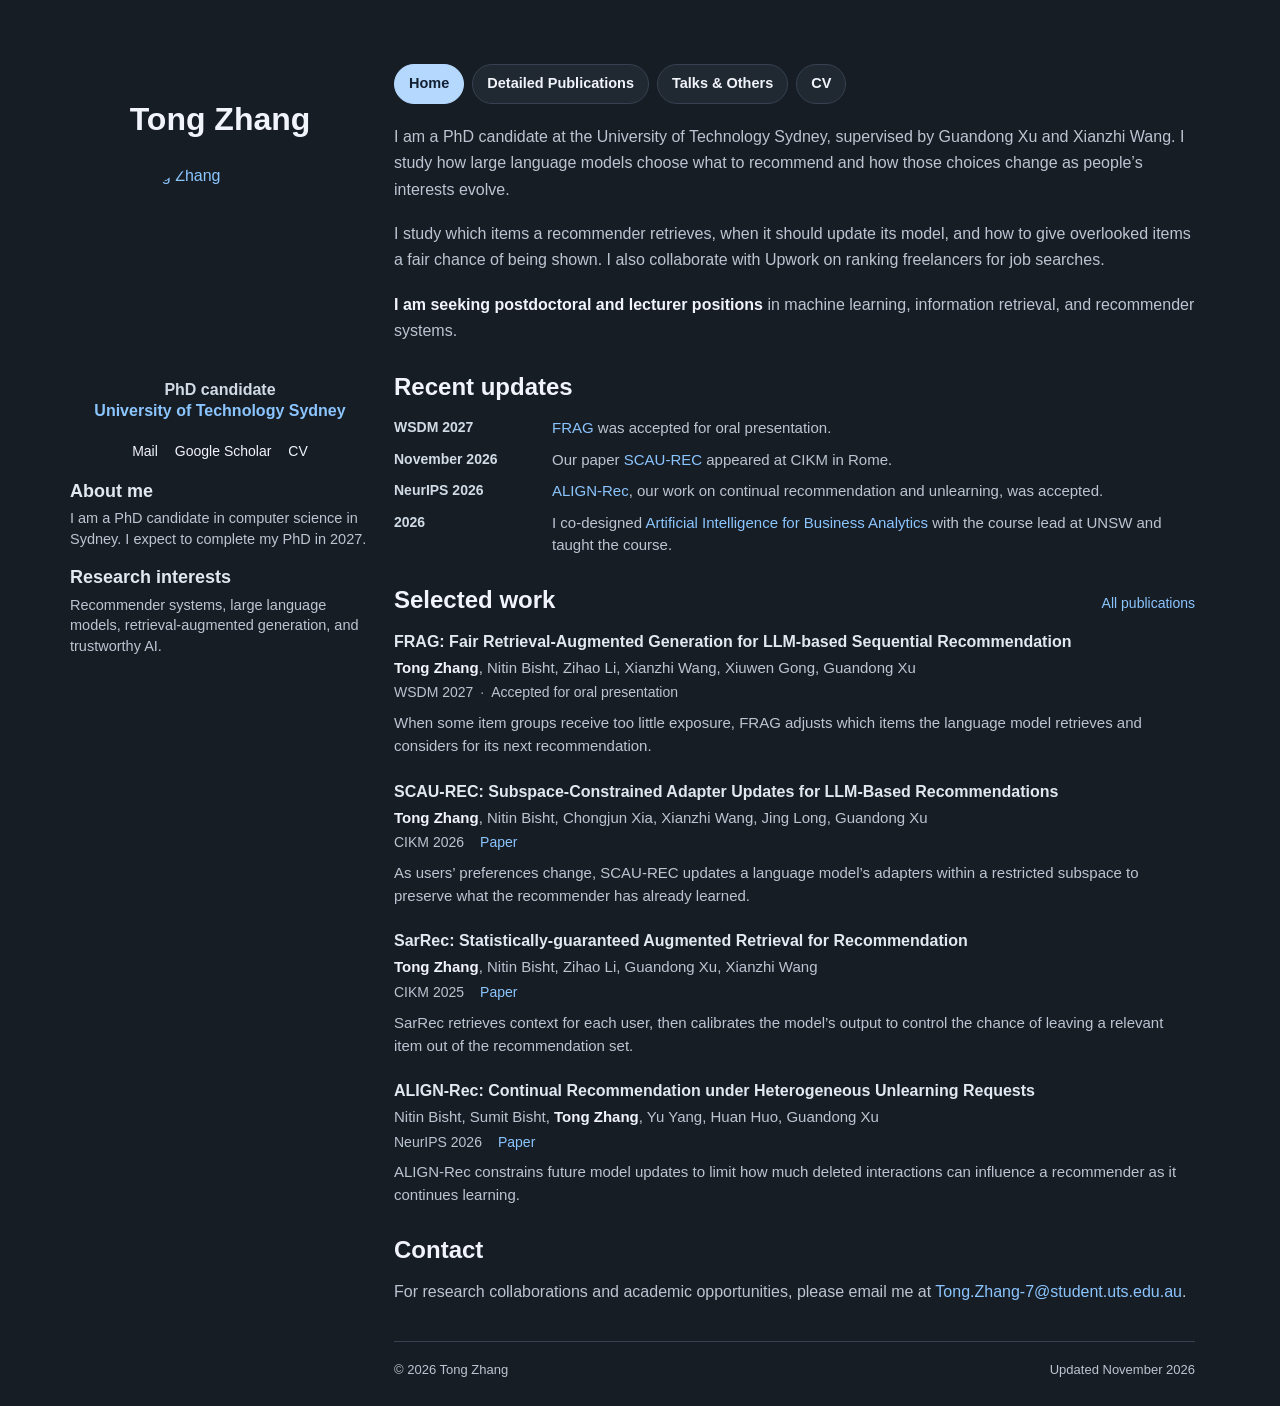
==== index.html @ 7e2a7140 "Publish Tong Zhang’s academic website" ====
<!doctype html>
<html lang="en"><head><meta charset="utf-8"><meta name="viewport" content="width=device-width, initial-scale=1"><meta name="theme-color" content="#171d25"><meta name="description" content="Tong Zhang is a PhD candidate at the University of Technology Sydney studying recommender systems, large language models, and retrieval-augmented generation."><meta property="og:title" content="Home · Tong Zhang"><meta property="og:type" content="website"><meta property="og:description" content="Tong Zhang is a PhD candidate at the University of Technology Sydney studying recommender systems, large language models, and retrieval-augmented generation."><title>Home · Tong Zhang</title><link rel="stylesheet" href="style.css"></head>
<body><a class="skip-link" href="#main">Skip to content</a><div class="site-shell"><aside class="profile" aria-label="Profile">
        <a class="profile-name" href="index.html">Tong Zhang</a>
        <a class="portrait-link" href="https://scholar.google.com/citations?user=oyGxDycAAAAJ&amp;hl=en" aria-label="Tong Zhang on Google Scholar"><img class="portrait" src="assets/tong-zhang.jpg" alt="Tong Zhang" width="200" height="200"></a>
        <div class="profile-details"><p class="profile-role">PhD candidate<br><a href="https://www.uts.edu.au/">University of Technology Sydney</a></p>
        <div class="profile-links"><a href="mailto:Tong.Zhang-7@student.uts.edu.au">Mail</a><a href="https://scholar.google.com/citations?user=oyGxDycAAAAJ&amp;hl=en">Google Scholar</a><a href="assets/Tong_Zhang_Academic_CV.pdf">CV</a></div>
        <div class="profile-block"><h2>About me</h2><p>I am a PhD candidate in computer science in Sydney. I expect to complete my PhD in 2027.</p></div>
        <div class="profile-block"><h2>Research interests</h2><p>Recommender systems, large language models, retrieval-augmented generation, and trustworthy AI.</p></div></div></aside><div class="content-column"><nav class="top-nav" aria-label="Main navigation"><a href="index.html" aria-current="page">Home</a><a href="publications.html">Detailed Publications</a><a href="talks.html">Talks &amp; Others</a><a href="cv.html">CV</a></nav><main id="main" tabindex="-1" class="index-page"><h1 class="sr-only">Tong Zhang</h1><div class="introduction"><p>I am a PhD candidate at the University of Technology Sydney, supervised by Guandong Xu and Xianzhi Wang. I study how large language models choose what to recommend and how those choices change as people’s interests evolve.</p><p class="research-profile">I study which items a recommender retrieves, when it should update its model, and how to give overlooked items a fair chance of being shown. I also collaborate with Upwork on ranking freelancers for job searches.</p><p><strong>I am seeking postdoctoral and lecturer positions</strong> in machine learning, information retrieval, and recommender systems.</p></div><section><div class="section-heading"><h2>Recent updates</h2></div><ul class="news-list"><li><span class="news-date">WSDM 2027</span><span><a href="publications.html#paper-frag">FRAG</a> was accepted for oral presentation.</span></li><li><span class="news-date">November 2026</span><span>Our paper <a href="publications.html#paper-scau">SCAU-REC</a> appeared at CIKM in Rome.</span></li><li><span class="news-date">NeurIPS 2026</span><span><a href="publications.html#paper-align">ALIGN-Rec</a>, our work on continual recommendation and unlearning, was accepted.</span></li><li><span class="news-date">2026</span><span>I co-designed <a href="talks.html#teaching">Artificial Intelligence for Business Analytics</a> with the course lead at UNSW and taught the course.</span></li></ul></section><section><div class="section-heading"><h2>Selected work</h2><a class="section-link" href="publications.html">All publications</a></div><article class="publication" id="paper-frag"><h3>FRAG: Fair Retrieval-Augmented Generation for LLM-based Sequential Recommendation</h3><p class="authors"><strong>Tong Zhang</strong>, Nitin Bisht, Zihao Li, Xianzhi Wang, Xiuwen Gong, Guandong Xu</p><p class="paper-meta"><span>WSDM 2027<span class="meta-separator">·</span><span>Accepted for oral presentation</span></span></p><p class=paper-summary>When some item groups receive too little exposure, FRAG adjusts which items the language model retrieves and considers for its next recommendation.</p></article><article class="publication" id="paper-scau"><h3>SCAU-REC: Subspace-Constrained Adapter Updates for LLM-Based Recommendations</h3><p class="authors"><strong>Tong Zhang</strong>, Nitin Bisht, Chongjun Xia, Xianzhi Wang, Jing Long, Guandong Xu</p><p class="paper-meta"><span>CIKM 2026</span><span class="paper-links"><a href="https://doi.org/10.1145/3799682.3840953">Paper</a></span></p><p class=paper-summary>As users’ preferences change, SCAU-REC updates a language model’s adapters within a restricted subspace to preserve what the recommender has already learned.</p></article><article class="publication" id="paper-sarrec"><h3>SarRec: Statistically-guaranteed Augmented Retrieval for Recommendation</h3><p class="authors"><strong>Tong Zhang</strong>, Nitin Bisht, Zihao Li, Guandong Xu, Xianzhi Wang</p><p class="paper-meta"><span>CIKM 2025</span><span class="paper-links"><a href="https://doi.org/10.1145/3746252.3761054">Paper</a></span></p><p class=paper-summary>SarRec retrieves context for each user, then calibrates the model’s output to control the chance of leaving a relevant item out of the recommendation set.</p></article><article class="publication" id="paper-align"><h3>ALIGN-Rec: Continual Recommendation under Heterogeneous Unlearning Requests</h3><p class="authors">Nitin Bisht, Sumit Bisht, <strong>Tong Zhang</strong>, Yu Yang, Huan Huo, Guandong Xu</p><p class="paper-meta"><span>NeurIPS 2026</span><span class="paper-links"><a href="https://openreview.net/forum?id=L8dS5AKSwG">Paper</a></span></p><p class=paper-summary>ALIGN-Rec constrains future model updates to limit how much deleted interactions can influence a recommender as it continues learning.</p></article></section><section><div class="section-heading"><h2>Contact</h2></div><p>For research collaborations and academic opportunities, please email me at <a href="mailto:Tong.Zhang-7@student.uts.edu.au">Tong.Zhang-7@student.uts.edu.au</a>.</p></section></main><footer class="site-footer"><span>© 2026 Tong Zhang</span><span>Updated November 2026</span></footer></div></div></body></html>
---- style.css ----
@charset "UTF-8";
@font-face{font-family:"Noto Sans";src:url("assets/NotoSans-Regular.ttf") format("truetype");font-style:normal;font-weight:400;font-display:swap}
@font-face{font-family:"Noto Sans";src:url("assets/NotoSans-Bold.ttf") format("truetype");font-style:normal;font-weight:700;font-display:swap}
:root{--ink:#f1f4fa;--heading:#f1f4fa;--text:#bbc5d1;--link:#8bc5ff;--line:#364251}
*{box-sizing:border-box}
html{scroll-behavior:smooth;scroll-padding-top:24px;scrollbar-gutter:stable}
body{margin:0;background:#171d25;color:var(--text);font:400 16px/1.55 "Noto Sans","Helvetica Neue",Arial,sans-serif;overflow-y:scroll}
a{color:var(--link);text-decoration:none;text-underline-offset:3px}
a:hover{text-decoration:underline;color:#afd7ff}
button,input{font:inherit}
button{cursor:pointer}
a:focus-visible,button:focus-visible,input:focus-visible{outline:2px solid var(--link);outline-offset:4px}
p{margin:0 0 18px}
h1,h2,h3{line-height:1.25;color:var(--heading);font-weight:700}
h1{font-size:2rem;margin:0 0 20px;color:var(--ink)}
h2{font-size:1.5rem;margin:0 0 14px}
h3{font-size:1.125rem;margin:0 0 8px;color:#e2e8ef}
strong{font-weight:700;color:var(--ink)}
sup{font-size:.75em;line-height:0}
[hidden]{display:none!important}
.site-shell{width:calc(100% - 140px);max-width:1280px;margin:60px auto 0;display:grid;grid-template-columns:300px minmax(0,1fr);gap:24px;align-items:start}
.profile{position:sticky;top:22px;padding-top:40px;max-height:calc(100vh - 32px);overflow-y:auto;scrollbar-width:none}
.profile::-webkit-scrollbar{display:none}
.profile-name{font-size:2rem;font-weight:700;color:var(--ink);line-height:1.2;display:block;text-align:center;margin:0 0 26px}
.profile-name:hover{text-decoration:none;color:var(--ink)}
.portrait-link{display:block;width:200px;margin:0 auto 16px}
.portrait{width:200px;height:200px;display:block;object-fit:cover;border-radius:50%}
.profile-role{text-align:center;font-size:1rem;line-height:1.3;font-weight:700;color:#d0dbe6;margin-bottom:13px}
.profile-role a{color:var(--link)}
.profile-links{display:flex;justify-content:center;flex-wrap:wrap;gap:8px 17px;font-size:.875rem;margin:19px 0 17px}
.profile-links a{color:var(--ink)}
.profile-block h2{font-size:1.125rem;color:#e2e8ef;margin:17px 0 6px}
.profile-block p{font-size:.90625rem;line-height:1.42;margin:0 0 15px}
.top-nav{display:flex;flex-wrap:wrap;align-items:center;gap:8px;margin:4px 0 20px}
.top-nav a{font-size:.90625rem;font-weight:700;color:var(--ink);padding:8px 14px;border:1px solid var(--line);border-radius:999px;line-height:1.5;background:#202831}
.top-nav a:hover{color:var(--link);border-color:var(--link);text-decoration:none}
.top-nav a[aria-current=page]{color:#142033;background:#b4d8ff;border-color:#b4d8ff}
.page-header{margin-bottom:21px}
.page-intro{font-size:1rem;line-height:1.65;margin-bottom:22px}
.introduction{line-height:1.65;margin-top:10px}
.research-profile{line-height:1.65}
section{margin:28px 0 0}
.section-heading{display:flex;align-items:baseline;justify-content:space-between;gap:16px;margin-bottom:15px}
.section-heading h2{margin:0}
.section-link{font-size:.875rem;white-space:nowrap}
.section-note{font-size:.9375rem;margin:-4px 0 18px}
.news-list{list-style:none;padding:0;margin:0}
.news-list li{display:grid;grid-template-columns:9rem minmax(0,1fr);gap:14px;margin-bottom:9px;font-size:.9375rem;line-height:1.5}
.news-date{color:#d0dbe6;white-space:nowrap;font-weight:700;font-size:.875rem}
.publication{padding:0;margin:0 0 22px;scroll-margin-top:24px}
.publication:last-child{margin-bottom:0}
.publication h3{font-size:1rem;line-height:1.5;margin-bottom:3px;color:#e1e8f1}
.authors{font-size:.9375rem;line-height:1.5;margin-bottom:3px}
.paper-meta{font-size:.875rem;display:flex;align-items:baseline;flex-wrap:wrap;gap:3px 16px;margin-bottom:0}
.meta-separator{padding:0 7px;color:#9ca9b9}
.paper-links{display:inline-flex;gap:12px}
.paper-summary{font-size:.9375rem;line-height:1.55;margin:7px 0 0}
.publication-tools{padding:0;margin:0 0 28px}
.publication-jumps{display:flex;flex-wrap:wrap;gap:7px 22px;margin-bottom:17px;font-size:.9375rem}
.publication-tools label{display:block;font-size:.875rem;font-weight:700;margin-bottom:5px}
.search-row{display:flex;gap:10px;align-items:center;max-width:600px}
.search-row input{width:100%;min-width:0;padding:8px 11px;border:1px solid #465565;border-radius:4px;background:#171d25;color:#e1e8f1}
.search-row input::placeholder{color:#a3b0bf}
.search-row button{border:1px solid #465565;border-radius:4px;background:#171d25;color:#e1e8f1;padding:8px 13px}
.search-status{font-size:.875rem;margin:6px 0 0}
.search-status:empty{display:none}
.equal-note{font-size:.875rem;margin-top:22px}
.empty-results{padding:22px 0}
.record{margin-bottom:22px}
.record-heading{display:flex;align-items:baseline;justify-content:space-between;gap:15px}
.record-date{font-size:.875rem;white-space:nowrap}
.record-date:empty{display:none}
.record-heading h3{font-size:1rem;color:#e1e8f1}
.institution{font-size:.9375rem;margin-bottom:5px}
.record p:last-child{margin-bottom:0}
.record>p:not(.institution){font-size:.9375rem}
.section-card{border:1px solid var(--line);border-radius:10px;padding:13px 15px;margin:0 0 22px;background:#171d25}
.section-card h2{margin:0 0 10px}
.activity-list{padding-left:18px;margin:0;line-height:1.55;font-size:.9375rem}
.activity-list li{margin-bottom:6px}
.activity-list li:last-child{margin-bottom:0}
.subsection+.subsection{border-top:1px dashed var(--line);padding-top:12px;margin-top:14px}
.subsection h3{margin:0 0 7px}
.activity-context{font-size:.9375rem;line-height:1.5;margin-bottom:9px}
.activity-list+.activity-context{margin:9px 0 0}
.cv-downloads{padding-bottom:6px;margin-bottom:24px}
.primary-link{display:inline-block;border:1px solid var(--line);color:#edf2f9;padding:8px 14px;border-radius:999px;font-size:.9375rem;font-weight:700}
.primary-link:hover{text-decoration:none;border-color:var(--link)}


.cv-page .section-heading{border-bottom:1px solid var(--line);padding-bottom:7px}
.cv-page section{margin-top:27px}
.cv-page .publication{margin-bottom:16px}
.compact-list{padding-left:20px;margin:0}
.compact-list li{margin-bottom:7px;font-size:.9375rem}
.skills-list{margin:0}
.skills-list>div{display:grid;grid-template-columns:135px 1fr;gap:17px;margin-bottom:9px;font-size:.9375rem}
dt{font-weight:700;color:#e1e8f1}
dd{margin:0}
.contact-section p{font-size:.9375rem;overflow-wrap:anywhere}
.site-footer{border-top:1px solid var(--line);margin-top:36px;padding:18px 0 26px;display:flex;justify-content:space-between;gap:14px;flex-wrap:wrap;font-size:.8125rem}
.sr-only{position:absolute;width:1px;height:1px;padding:0;margin:-1px;overflow:hidden;clip:rect(0,0,0,0);white-space:nowrap;border:0}
.skip-link{position:fixed;left:20px;top:-100px;background:#f1f4fa;padding:10px 18px;color:#171d25;z-index:10}
.skip-link:focus{top:12px}
@media(max-width:1050px){.site-shell{width:calc(100% - 70px);grid-template-columns:270px minmax(0,1fr);gap:25px}.profile-name{font-size:1.8rem}.top-nav a{padding:7px 12px}.record-heading{flex-wrap:wrap;gap:2px}}
@media(max-width:800px){.site-shell{display:block;width:calc(100% - 40px);margin-top:28px}.profile{position:static;max-height:none;overflow:visible;padding:0 0 22px;margin-bottom:22px;border-bottom:1px solid var(--line);display:grid;grid-template-columns:110px 1fr;column-gap:20px}.profile-name{grid-column:1/-1;text-align:left;margin-bottom:18px;font-size:1.9rem}.portrait-link{width:110px;margin:0}.portrait{width:110px;height:110px}.profile-role{text-align:left;font-size:.9375rem;line-height:1.4;margin-bottom:11px}.profile-links{justify-content:flex-start;font-size:.875rem;margin:14px 0 0}.profile-block{display:none}.top-nav{gap:7px;margin:0 0 24px}.top-nav a{font-size:.875rem;padding:7px 12px}.page-header{margin-bottom:20px}h1{font-size:1.8rem}.news-list li{grid-template-columns:9rem minmax(0,1fr);gap:10px}.section-heading{gap:10px}h2{font-size:1.4rem}.record-heading{display:block}.record-date{display:block;margin:-3px 0 5px}.skills-list>div{grid-template-columns:1fr;gap:2px}.section-card{padding:13px}.activity-list{font-size:.9375rem}.site-footer{margin-top:28px}.publication h3{font-size:1rem}}
@media(max-width:390px){.profile{grid-template-columns:90px 1fr;gap:15px}.portrait-link,.portrait{width:90px;height:90px}.top-nav a{font-size:.875rem;padding:7px 10px}.news-list li{grid-template-columns:1fr;gap:1px}.section-link{white-space:normal}}
@media(prefers-reduced-motion:reduce){html{scroll-behavior:auto}}

:root{color-scheme:dark}
.meetup-photos{display:grid;grid-template-columns:repeat(2,minmax(0,1fr));gap:14px;margin:18px 0 2px}
.meetup-photos img{display:block;width:100%;height:auto;border-radius:5px}
.meetup-photos figure{margin:0}
.meetup-photos figcaption{font-size:.825rem;color:var(--text);margin-top:6px}
@media(max-width:560px){.meetup-photos{grid-template-columns:1fr}}
@media print{body{font-size:10pt;color:#444}.site-shell{display:block;width:100%;margin:0}.profile,.top-nav,.cv-downloads,.publication-tools,.site-footer,.skip-link{display:none}main{width:100%}h1{font-size:22pt}h2{font-size:14pt}h3{font-size:11pt}.publication,.record{break-inside:avoid}a{color:#111}section{margin-top:16pt}.paper-links{display:none}.publication h3{font-size:11pt}.authors,.paper-meta,.paper-summary{font-size:9.5pt}}


@media print{:root{--ink:#111;--text:#333;--heading:#111;--link:#111;--line:#bbb;color-scheme:light}body,main,.section-card{background:#fff}h3,.publication h3,.record-heading h3,dt,.news-date{color:#222}}.portrait{object-position:center 16%}
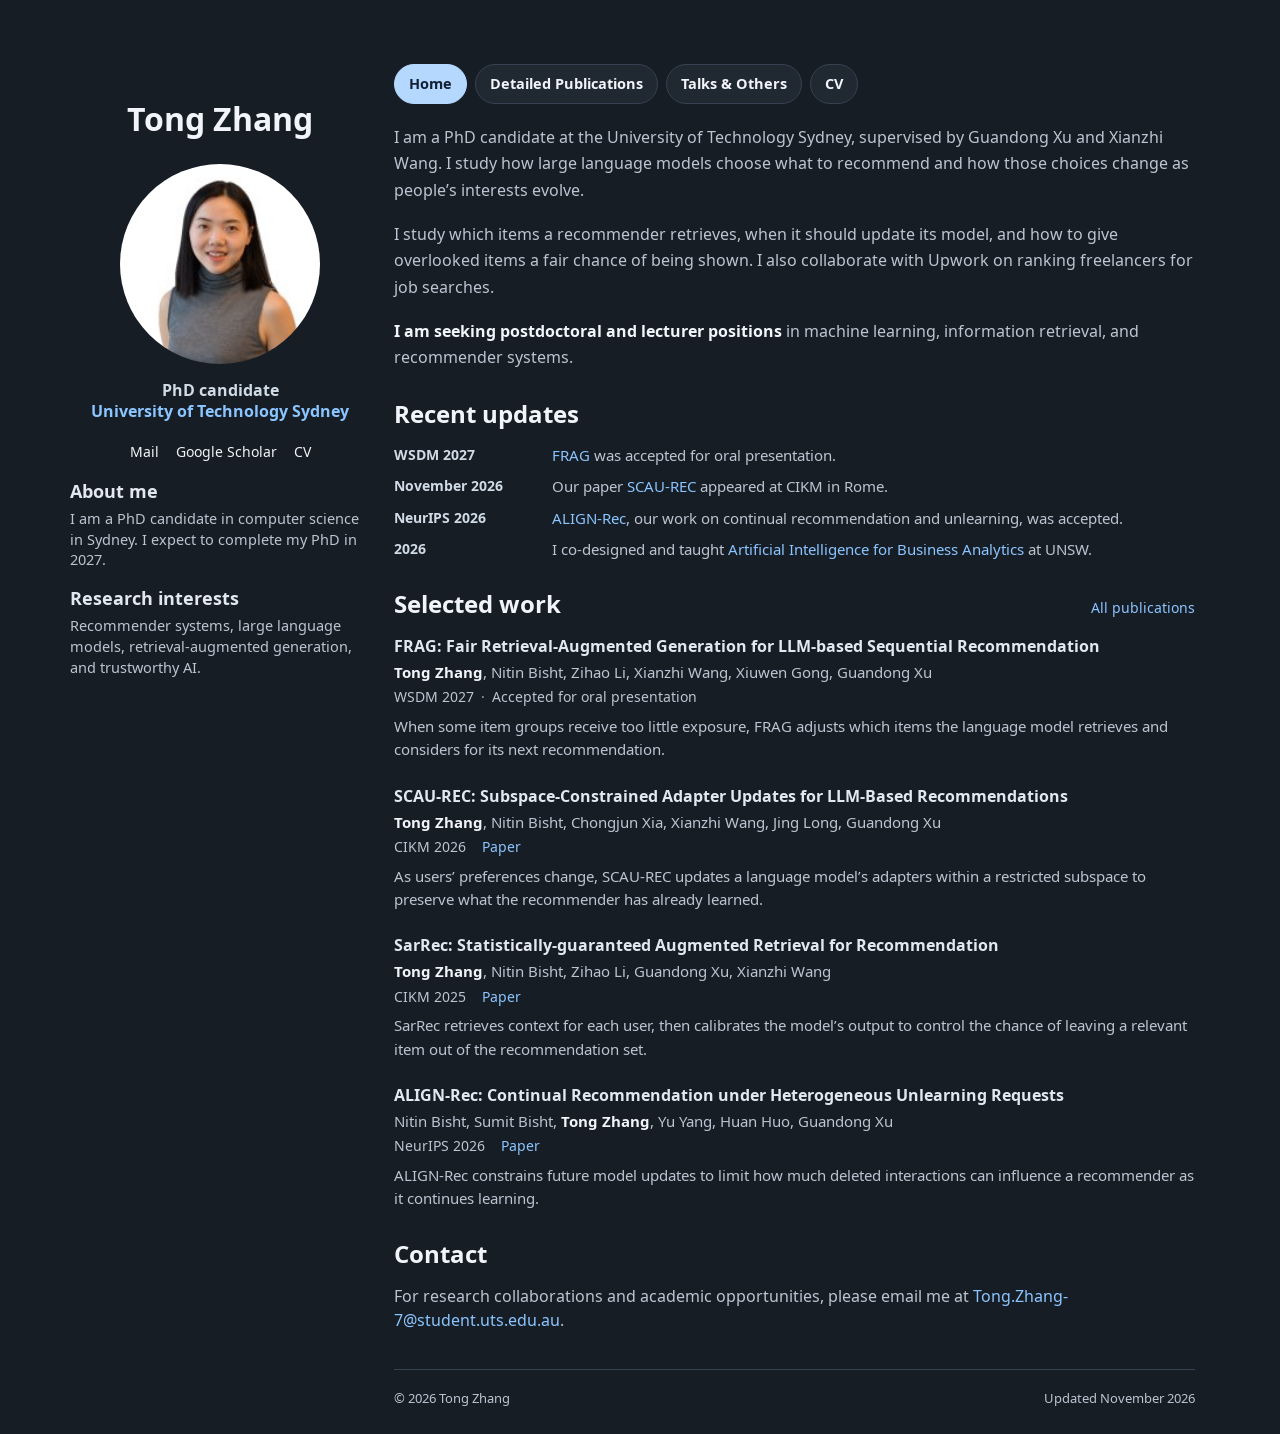
==== commit f9955a00: "Refine course design and teaching descriptions" ====
--- a/index.html
+++ b/index.html
@@ -6,4 +6,4 @@
         <div class="profile-details"><p class="profile-role">PhD candidate<br><a href="https://www.uts.edu.au/">University of Technology Sydney</a></p>
         <div class="profile-links"><a href="mailto:Tong.Zhang-7@student.uts.edu.au">Mail</a><a href="https://scholar.google.com/citations?user=oyGxDycAAAAJ&amp;hl=en">Google Scholar</a><a href="assets/Tong_Zhang_Academic_CV.pdf">CV</a></div>
         <div class="profile-block"><h2>About me</h2><p>I am a PhD candidate in computer science in Sydney. I expect to complete my PhD in 2027.</p></div>
-        <div class="profile-block"><h2>Research interests</h2><p>Recommender systems, large language models, retrieval-augmented generation, and trustworthy AI.</p></div></div></aside><div class="content-column"><nav class="top-nav" aria-label="Main navigation"><a href="index.html" aria-current="page">Home</a><a href="publications.html">Detailed Publications</a><a href="talks.html">Talks &amp; Others</a><a href="cv.html">CV</a></nav><main id="main" tabindex="-1" class="index-page"><h1 class="sr-only">Tong Zhang</h1><div class="introduction"><p>I am a PhD candidate at the University of Technology Sydney, supervised by Guandong Xu and Xianzhi Wang. I study how large language models choose what to recommend and how those choices change as people’s interests evolve.</p><p class="research-profile">I study which items a recommender retrieves, when it should update its model, and how to give overlooked items a fair chance of being shown. I also collaborate with Upwork on ranking freelancers for job searches.</p><p><strong>I am seeking postdoctoral and lecturer positions</strong> in machine learning, information retrieval, and recommender systems.</p></div><section><div class="section-heading"><h2>Recent updates</h2></div><ul class="news-list"><li><span class="news-date">WSDM 2027</span><span><a href="publications.html#paper-frag">FRAG</a> was accepted for oral presentation.</span></li><li><span class="news-date">November 2026</span><span>Our paper <a href="publications.html#paper-scau">SCAU-REC</a> appeared at CIKM in Rome.</span></li><li><span class="news-date">NeurIPS 2026</span><span><a href="publications.html#paper-align">ALIGN-Rec</a>, our work on continual recommendation and unlearning, was accepted.</span></li><li><span class="news-date">2026</span><span>I co-designed <a href="talks.html#teaching">Artificial Intelligence for Business Analytics</a> with the course lead at UNSW and taught the course.</span></li></ul></section><section><div class="section-heading"><h2>Selected work</h2><a class="section-link" href="publications.html">All publications</a></div><article class="publication" id="paper-frag"><h3>FRAG: Fair Retrieval-Augmented Generation for LLM-based Sequential Recommendation</h3><p class="authors"><strong>Tong Zhang</strong>, Nitin Bisht, Zihao Li, Xianzhi Wang, Xiuwen Gong, Guandong Xu</p><p class="paper-meta"><span>WSDM 2027<span class="meta-separator">·</span><span>Accepted for oral presentation</span></span></p><p class=paper-summary>When some item groups receive too little exposure, FRAG adjusts which items the language model retrieves and considers for its next recommendation.</p></article><article class="publication" id="paper-scau"><h3>SCAU-REC: Subspace-Constrained Adapter Updates for LLM-Based Recommendations</h3><p class="authors"><strong>Tong Zhang</strong>, Nitin Bisht, Chongjun Xia, Xianzhi Wang, Jing Long, Guandong Xu</p><p class="paper-meta"><span>CIKM 2026</span><span class="paper-links"><a href="https://doi.org/10.1145/3799682.3840953">Paper</a></span></p><p class=paper-summary>As users’ preferences change, SCAU-REC updates a language model’s adapters within a restricted subspace to preserve what the recommender has already learned.</p></article><article class="publication" id="paper-sarrec"><h3>SarRec: Statistically-guaranteed Augmented Retrieval for Recommendation</h3><p class="authors"><strong>Tong Zhang</strong>, Nitin Bisht, Zihao Li, Guandong Xu, Xianzhi Wang</p><p class="paper-meta"><span>CIKM 2025</span><span class="paper-links"><a href="https://doi.org/10.1145/3746252.3761054">Paper</a></span></p><p class=paper-summary>SarRec retrieves context for each user, then calibrates the model’s output to control the chance of leaving a relevant item out of the recommendation set.</p></article><article class="publication" id="paper-align"><h3>ALIGN-Rec: Continual Recommendation under Heterogeneous Unlearning Requests</h3><p class="authors">Nitin Bisht, Sumit Bisht, <strong>Tong Zhang</strong>, Yu Yang, Huan Huo, Guandong Xu</p><p class="paper-meta"><span>NeurIPS 2026</span><span class="paper-links"><a href="https://openreview.net/forum?id=L8dS5AKSwG">Paper</a></span></p><p class=paper-summary>ALIGN-Rec constrains future model updates to limit how much deleted interactions can influence a recommender as it continues learning.</p></article></section><section><div class="section-heading"><h2>Contact</h2></div><p>For research collaborations and academic opportunities, please email me at <a href="mailto:Tong.Zhang-7@student.uts.edu.au">Tong.Zhang-7@student.uts.edu.au</a>.</p></section></main><footer class="site-footer"><span>© 2026 Tong Zhang</span><span>Updated November 2026</span></footer></div></div></body></html>+        <div class="profile-block"><h2>Research interests</h2><p>Recommender systems, large language models, retrieval-augmented generation, and trustworthy AI.</p></div></div></aside><div class="content-column"><nav class="top-nav" aria-label="Main navigation"><a href="index.html" aria-current="page">Home</a><a href="publications.html">Detailed Publications</a><a href="talks.html">Talks &amp; Others</a><a href="cv.html">CV</a></nav><main id="main" tabindex="-1" class="index-page"><h1 class="sr-only">Tong Zhang</h1><div class="introduction"><p>I am a PhD candidate at the University of Technology Sydney, supervised by Guandong Xu and Xianzhi Wang. I study how large language models choose what to recommend and how those choices change as people’s interests evolve.</p><p class="research-profile">I study which items a recommender retrieves, when it should update its model, and how to give overlooked items a fair chance of being shown. I also collaborate with Upwork on ranking freelancers for job searches.</p><p><strong>I am seeking postdoctoral and lecturer positions</strong> in machine learning, information retrieval, and recommender systems.</p></div><section><div class="section-heading"><h2>Recent updates</h2></div><ul class="news-list"><li><span class="news-date">WSDM 2027</span><span><a href="publications.html#paper-frag">FRAG</a> was accepted for oral presentation.</span></li><li><span class="news-date">November 2026</span><span>Our paper <a href="publications.html#paper-scau">SCAU-REC</a> appeared at CIKM in Rome.</span></li><li><span class="news-date">NeurIPS 2026</span><span><a href="publications.html#paper-align">ALIGN-Rec</a>, our work on continual recommendation and unlearning, was accepted.</span></li><li><span class="news-date">2026</span><span>I co-designed and taught <a href="talks.html#teaching">Artificial Intelligence for Business Analytics</a> at UNSW.</span></li></ul></section><section><div class="section-heading"><h2>Selected work</h2><a class="section-link" href="publications.html">All publications</a></div><article class="publication" id="paper-frag"><h3>FRAG: Fair Retrieval-Augmented Generation for LLM-based Sequential Recommendation</h3><p class="authors"><strong>Tong Zhang</strong>, Nitin Bisht, Zihao Li, Xianzhi Wang, Xiuwen Gong, Guandong Xu</p><p class="paper-meta"><span>WSDM 2027<span class="meta-separator">·</span><span>Accepted for oral presentation</span></span></p><p class=paper-summary>When some item groups receive too little exposure, FRAG adjusts which items the language model retrieves and considers for its next recommendation.</p></article><article class="publication" id="paper-scau"><h3>SCAU-REC: Subspace-Constrained Adapter Updates for LLM-Based Recommendations</h3><p class="authors"><strong>Tong Zhang</strong>, Nitin Bisht, Chongjun Xia, Xianzhi Wang, Jing Long, Guandong Xu</p><p class="paper-meta"><span>CIKM 2026</span><span class="paper-links"><a href="https://doi.org/10.1145/3799682.3840953">Paper</a></span></p><p class=paper-summary>As users’ preferences change, SCAU-REC updates a language model’s adapters within a restricted subspace to preserve what the recommender has already learned.</p></article><article class="publication" id="paper-sarrec"><h3>SarRec: Statistically-guaranteed Augmented Retrieval for Recommendation</h3><p class="authors"><strong>Tong Zhang</strong>, Nitin Bisht, Zihao Li, Guandong Xu, Xianzhi Wang</p><p class="paper-meta"><span>CIKM 2025</span><span class="paper-links"><a href="https://doi.org/10.1145/3746252.3761054">Paper</a></span></p><p class=paper-summary>SarRec retrieves context for each user, then calibrates the model’s output to control the chance of leaving a relevant item out of the recommendation set.</p></article><article class="publication" id="paper-align"><h3>ALIGN-Rec: Continual Recommendation under Heterogeneous Unlearning Requests</h3><p class="authors">Nitin Bisht, Sumit Bisht, <strong>Tong Zhang</strong>, Yu Yang, Huan Huo, Guandong Xu</p><p class="paper-meta"><span>NeurIPS 2026</span><span class="paper-links"><a href="https://openreview.net/forum?id=L8dS5AKSwG">Paper</a></span></p><p class=paper-summary>ALIGN-Rec constrains future model updates to limit how much deleted interactions can influence a recommender as it continues learning.</p></article></section><section><div class="section-heading"><h2>Contact</h2></div><p>For research collaborations and academic opportunities, please email me at <a href="mailto:Tong.Zhang-7@student.uts.edu.au">Tong.Zhang-7@student.uts.edu.au</a>.</p></section></main><footer class="site-footer"><span>© 2026 Tong Zhang</span><span>Updated November 2026</span></footer></div></div></body></html>
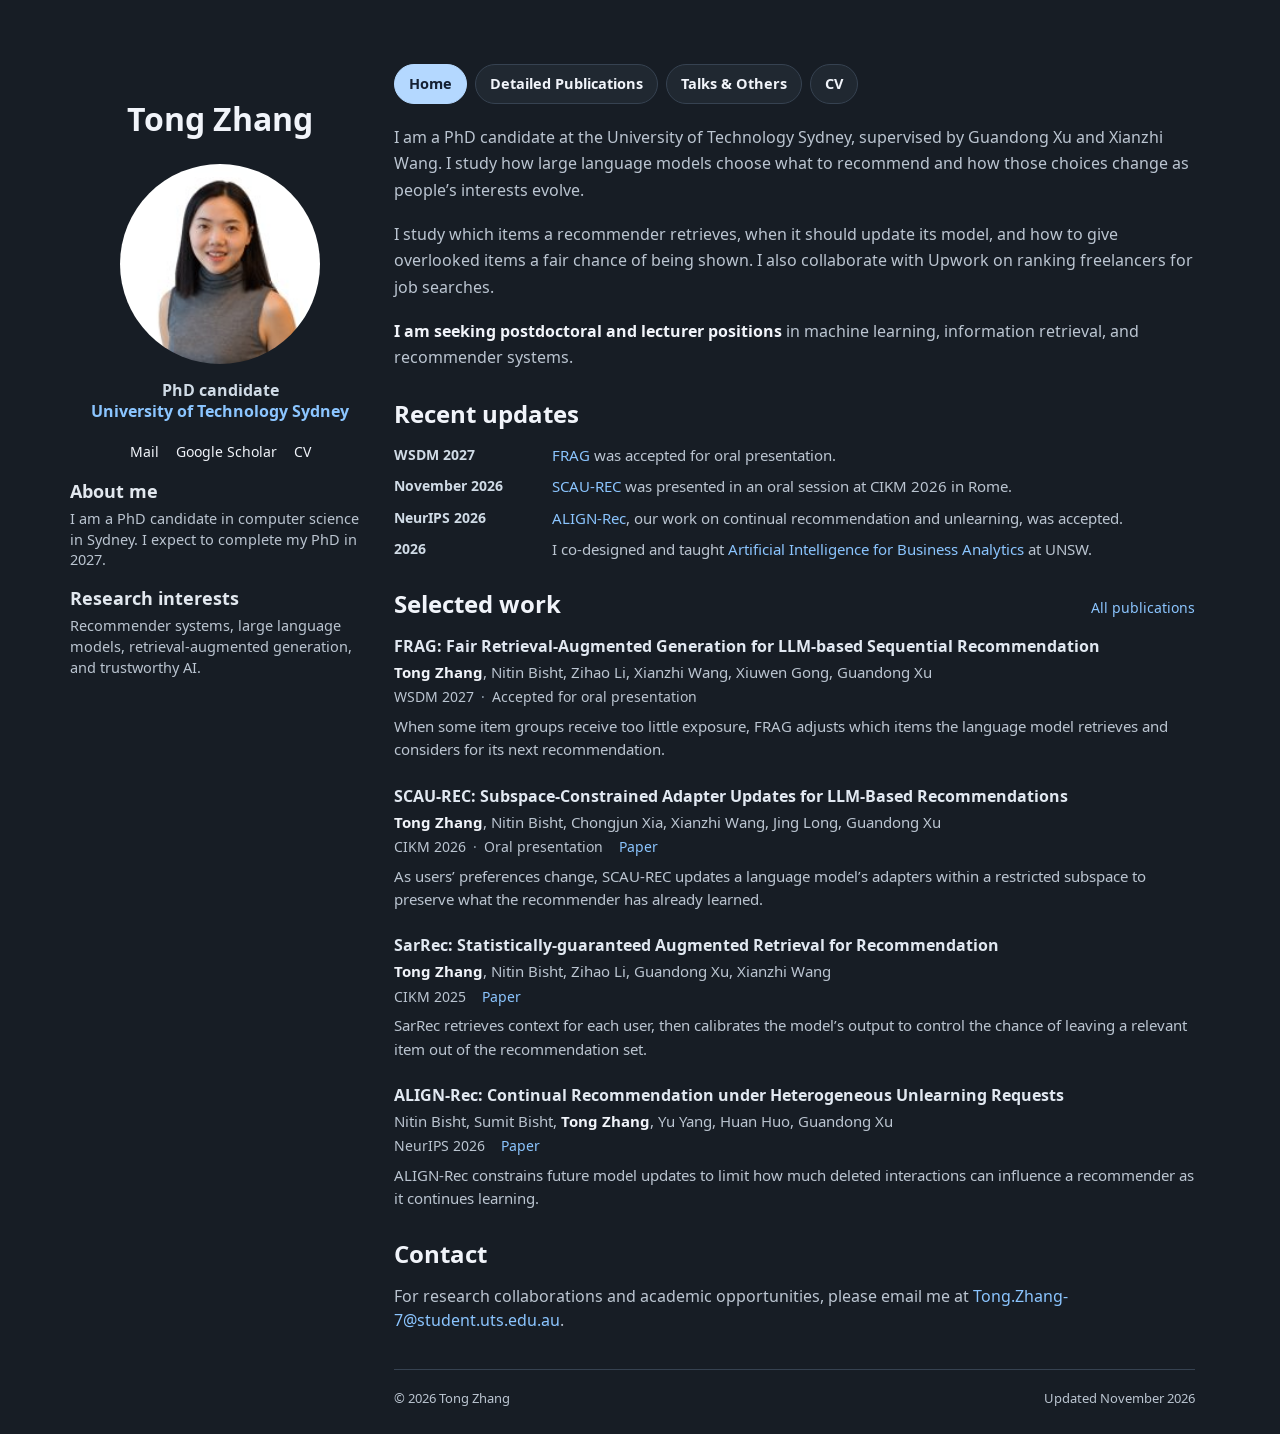
==== commit 02fa0181: "Feature the WWW paper and update teaching and presentation details" ====
--- a/index.html
+++ b/index.html
@@ -6,4 +6,4 @@
         <div class="profile-details"><p class="profile-role">PhD candidate<br><a href="https://www.uts.edu.au/">University of Technology Sydney</a></p>
         <div class="profile-links"><a href="mailto:Tong.Zhang-7@student.uts.edu.au">Mail</a><a href="https://scholar.google.com/citations?user=oyGxDycAAAAJ&amp;hl=en">Google Scholar</a><a href="assets/Tong_Zhang_Academic_CV.pdf">CV</a></div>
         <div class="profile-block"><h2>About me</h2><p>I am a PhD candidate in computer science in Sydney. I expect to complete my PhD in 2027.</p></div>
-        <div class="profile-block"><h2>Research interests</h2><p>Recommender systems, large language models, retrieval-augmented generation, and trustworthy AI.</p></div></div></aside><div class="content-column"><nav class="top-nav" aria-label="Main navigation"><a href="index.html" aria-current="page">Home</a><a href="publications.html">Detailed Publications</a><a href="talks.html">Talks &amp; Others</a><a href="cv.html">CV</a></nav><main id="main" tabindex="-1" class="index-page"><h1 class="sr-only">Tong Zhang</h1><div class="introduction"><p>I am a PhD candidate at the University of Technology Sydney, supervised by Guandong Xu and Xianzhi Wang. I study how large language models choose what to recommend and how those choices change as people’s interests evolve.</p><p class="research-profile">I study which items a recommender retrieves, when it should update its model, and how to give overlooked items a fair chance of being shown. I also collaborate with Upwork on ranking freelancers for job searches.</p><p><strong>I am seeking postdoctoral and lecturer positions</strong> in machine learning, information retrieval, and recommender systems.</p></div><section><div class="section-heading"><h2>Recent updates</h2></div><ul class="news-list"><li><span class="news-date">WSDM 2027</span><span><a href="publications.html#paper-frag">FRAG</a> was accepted for oral presentation.</span></li><li><span class="news-date">November 2026</span><span>Our paper <a href="publications.html#paper-scau">SCAU-REC</a> appeared at CIKM in Rome.</span></li><li><span class="news-date">NeurIPS 2026</span><span><a href="publications.html#paper-align">ALIGN-Rec</a>, our work on continual recommendation and unlearning, was accepted.</span></li><li><span class="news-date">2026</span><span>I co-designed and taught <a href="talks.html#teaching">Artificial Intelligence for Business Analytics</a> at UNSW.</span></li></ul></section><section><div class="section-heading"><h2>Selected work</h2><a class="section-link" href="publications.html">All publications</a></div><article class="publication" id="paper-frag"><h3>FRAG: Fair Retrieval-Augmented Generation for LLM-based Sequential Recommendation</h3><p class="authors"><strong>Tong Zhang</strong>, Nitin Bisht, Zihao Li, Xianzhi Wang, Xiuwen Gong, Guandong Xu</p><p class="paper-meta"><span>WSDM 2027<span class="meta-separator">·</span><span>Accepted for oral presentation</span></span></p><p class=paper-summary>When some item groups receive too little exposure, FRAG adjusts which items the language model retrieves and considers for its next recommendation.</p></article><article class="publication" id="paper-scau"><h3>SCAU-REC: Subspace-Constrained Adapter Updates for LLM-Based Recommendations</h3><p class="authors"><strong>Tong Zhang</strong>, Nitin Bisht, Chongjun Xia, Xianzhi Wang, Jing Long, Guandong Xu</p><p class="paper-meta"><span>CIKM 2026</span><span class="paper-links"><a href="https://doi.org/10.1145/3799682.3840953">Paper</a></span></p><p class=paper-summary>As users’ preferences change, SCAU-REC updates a language model’s adapters within a restricted subspace to preserve what the recommender has already learned.</p></article><article class="publication" id="paper-sarrec"><h3>SarRec: Statistically-guaranteed Augmented Retrieval for Recommendation</h3><p class="authors"><strong>Tong Zhang</strong>, Nitin Bisht, Zihao Li, Guandong Xu, Xianzhi Wang</p><p class="paper-meta"><span>CIKM 2025</span><span class="paper-links"><a href="https://doi.org/10.1145/3746252.3761054">Paper</a></span></p><p class=paper-summary>SarRec retrieves context for each user, then calibrates the model’s output to control the chance of leaving a relevant item out of the recommendation set.</p></article><article class="publication" id="paper-align"><h3>ALIGN-Rec: Continual Recommendation under Heterogeneous Unlearning Requests</h3><p class="authors">Nitin Bisht, Sumit Bisht, <strong>Tong Zhang</strong>, Yu Yang, Huan Huo, Guandong Xu</p><p class="paper-meta"><span>NeurIPS 2026</span><span class="paper-links"><a href="https://openreview.net/forum?id=L8dS5AKSwG">Paper</a></span></p><p class=paper-summary>ALIGN-Rec constrains future model updates to limit how much deleted interactions can influence a recommender as it continues learning.</p></article></section><section><div class="section-heading"><h2>Contact</h2></div><p>For research collaborations and academic opportunities, please email me at <a href="mailto:Tong.Zhang-7@student.uts.edu.au">Tong.Zhang-7@student.uts.edu.au</a>.</p></section></main><footer class="site-footer"><span>© 2026 Tong Zhang</span><span>Updated November 2026</span></footer></div></div></body></html>+        <div class="profile-block"><h2>Research interests</h2><p>Recommender systems, large language models, retrieval-augmented generation, and trustworthy AI.</p></div></div></aside><div class="content-column"><nav class="top-nav" aria-label="Main navigation"><a href="index.html" aria-current="page">Home</a><a href="publications.html">Detailed Publications</a><a href="talks.html">Talks &amp; Others</a><a href="cv.html">CV</a></nav><main id="main" tabindex="-1" class="index-page"><h1 class="sr-only">Tong Zhang</h1><div class="introduction"><p>I am a PhD candidate at the University of Technology Sydney, supervised by Guandong Xu and Xianzhi Wang. I study how large language models choose what to recommend and how those choices change as people’s interests evolve.</p><p class="research-profile">I study which items a recommender retrieves, when it should update its model, and how to give overlooked items a fair chance of being shown. I also collaborate with Upwork on ranking freelancers for job searches.</p><p><strong>I am seeking postdoctoral and lecturer positions</strong> in machine learning, information retrieval, and recommender systems.</p></div><section><div class="section-heading"><h2>Recent updates</h2></div><ul class="news-list"><li><span class="news-date">WSDM 2027</span><span><a href="publications.html#paper-frag">FRAG</a> was accepted for oral presentation.</span></li><li><span class="news-date">November 2026</span><span><a href="publications.html#paper-scau">SCAU-REC</a> was presented in an oral session at CIKM 2026 in Rome.</span></li><li><span class="news-date">NeurIPS 2026</span><span><a href="publications.html#paper-align">ALIGN-Rec</a>, our work on continual recommendation and unlearning, was accepted.</span></li><li><span class="news-date">2026</span><span>I co-designed and taught <a href="talks.html#teaching">Artificial Intelligence for Business Analytics</a> at UNSW.</span></li></ul></section><section><div class="section-heading"><h2>Selected work</h2><a class="section-link" href="publications.html">All publications</a></div><article class="publication" id="paper-frag"><h3>FRAG: Fair Retrieval-Augmented Generation for LLM-based Sequential Recommendation</h3><p class="authors"><strong>Tong Zhang</strong>, Nitin Bisht, Zihao Li, Xianzhi Wang, Xiuwen Gong, Guandong Xu</p><p class="paper-meta"><span>WSDM 2027<span class="meta-separator">·</span><span>Accepted for oral presentation</span></span></p><p class=paper-summary>When some item groups receive too little exposure, FRAG adjusts which items the language model retrieves and considers for its next recommendation.</p></article><article class="publication" id="paper-scau"><h3>SCAU-REC: Subspace-Constrained Adapter Updates for LLM-Based Recommendations</h3><p class="authors"><strong>Tong Zhang</strong>, Nitin Bisht, Chongjun Xia, Xianzhi Wang, Jing Long, Guandong Xu</p><p class="paper-meta"><span>CIKM 2026<span class="meta-separator">·</span><span>Oral presentation</span></span><span class="paper-links"><a href="https://doi.org/10.1145/3799682.3840953">Paper</a></span></p><p class=paper-summary>As users’ preferences change, SCAU-REC updates a language model’s adapters within a restricted subspace to preserve what the recommender has already learned.</p></article><article class="publication" id="paper-sarrec"><h3>SarRec: Statistically-guaranteed Augmented Retrieval for Recommendation</h3><p class="authors"><strong>Tong Zhang</strong>, Nitin Bisht, Zihao Li, Guandong Xu, Xianzhi Wang</p><p class="paper-meta"><span>CIKM 2025</span><span class="paper-links"><a href="https://doi.org/10.1145/3746252.3761054">Paper</a></span></p><p class=paper-summary>SarRec retrieves context for each user, then calibrates the model’s output to control the chance of leaving a relevant item out of the recommendation set.</p></article><article class="publication" id="paper-align"><h3>ALIGN-Rec: Continual Recommendation under Heterogeneous Unlearning Requests</h3><p class="authors">Nitin Bisht, Sumit Bisht, <strong>Tong Zhang</strong>, Yu Yang, Huan Huo, Guandong Xu</p><p class="paper-meta"><span>NeurIPS 2026</span><span class="paper-links"><a href="https://openreview.net/forum?id=L8dS5AKSwG">Paper</a></span></p><p class=paper-summary>ALIGN-Rec constrains future model updates to limit how much deleted interactions can influence a recommender as it continues learning.</p></article></section><section><div class="section-heading"><h2>Contact</h2></div><p>For research collaborations and academic opportunities, please email me at <a href="mailto:Tong.Zhang-7@student.uts.edu.au">Tong.Zhang-7@student.uts.edu.au</a>.</p></section></main><footer class="site-footer"><span>© 2026 Tong Zhang</span><span>Updated November 2026</span></footer></div></div></body></html>
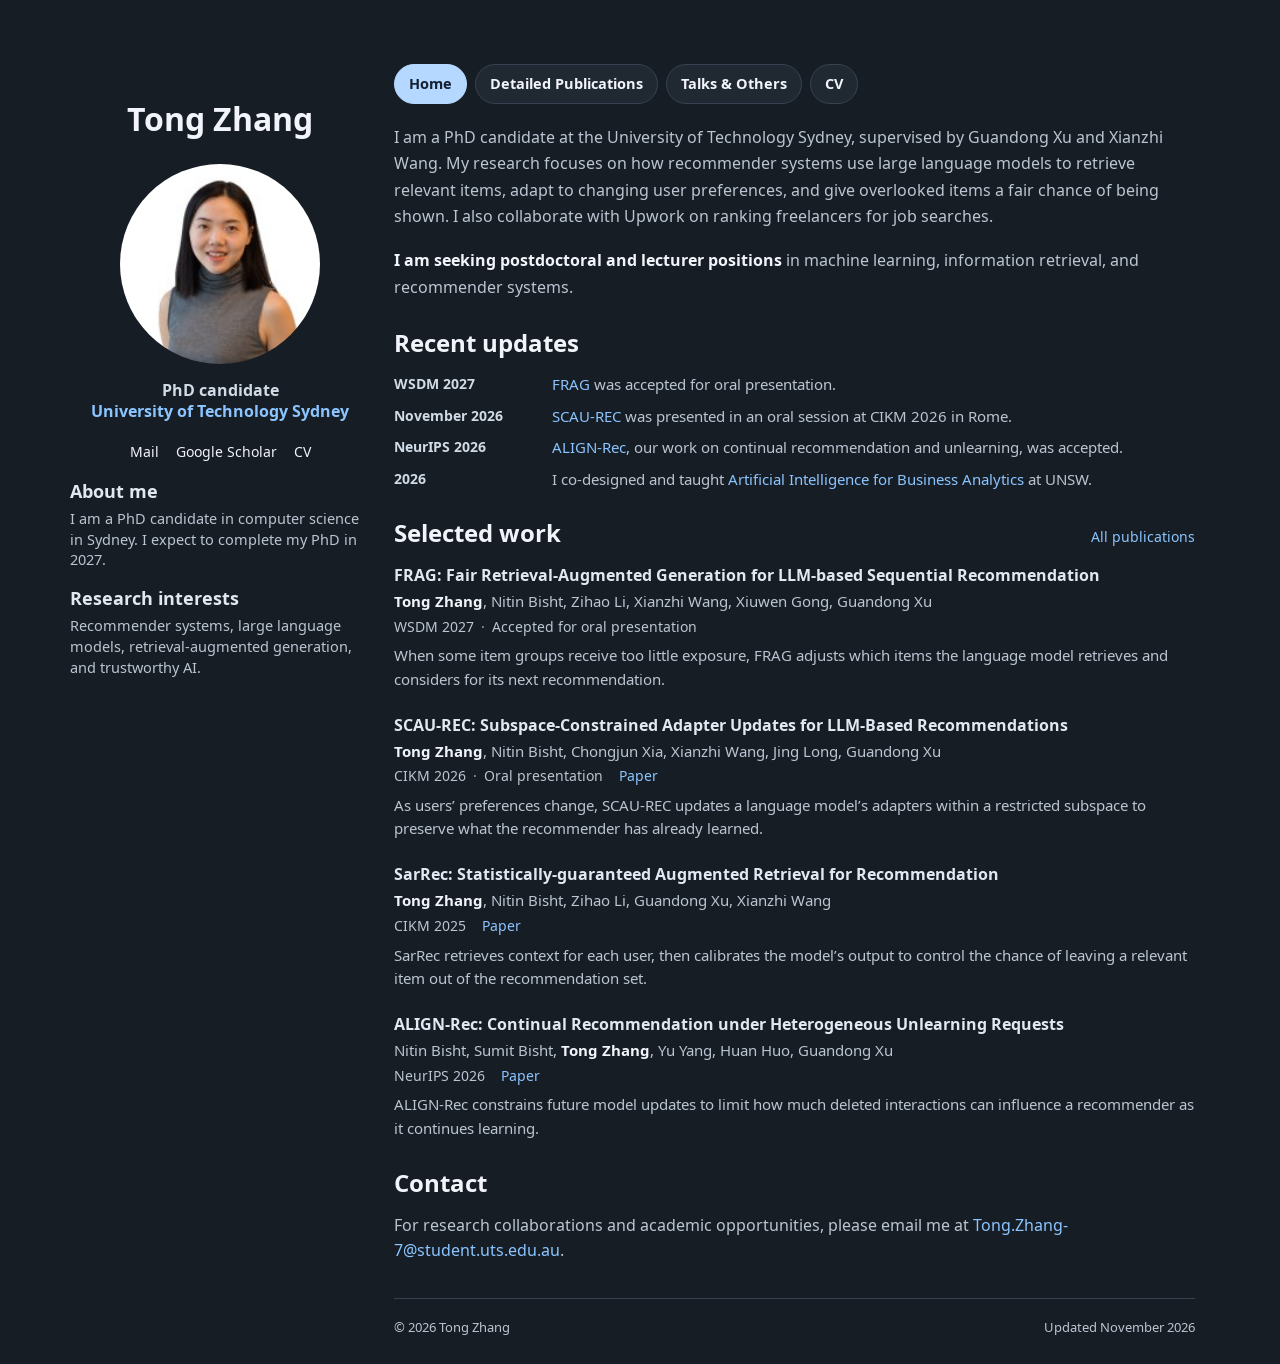
==== commit 12522ca4: "Combine the research introduction into one paragraph" ====
--- a/index.html
+++ b/index.html
@@ -6,4 +6,4 @@
         <div class="profile-details"><p class="profile-role">PhD candidate<br><a href="https://www.uts.edu.au/">University of Technology Sydney</a></p>
         <div class="profile-links"><a href="mailto:Tong.Zhang-7@student.uts.edu.au">Mail</a><a href="https://scholar.google.com/citations?user=oyGxDycAAAAJ&amp;hl=en">Google Scholar</a><a href="assets/Tong_Zhang_Academic_CV.pdf">CV</a></div>
         <div class="profile-block"><h2>About me</h2><p>I am a PhD candidate in computer science in Sydney. I expect to complete my PhD in 2027.</p></div>
-        <div class="profile-block"><h2>Research interests</h2><p>Recommender systems, large language models, retrieval-augmented generation, and trustworthy AI.</p></div></div></aside><div class="content-column"><nav class="top-nav" aria-label="Main navigation"><a href="index.html" aria-current="page">Home</a><a href="publications.html">Detailed Publications</a><a href="talks.html">Talks &amp; Others</a><a href="cv.html">CV</a></nav><main id="main" tabindex="-1" class="index-page"><h1 class="sr-only">Tong Zhang</h1><div class="introduction"><p>I am a PhD candidate at the University of Technology Sydney, supervised by Guandong Xu and Xianzhi Wang. I study how large language models choose what to recommend and how those choices change as people’s interests evolve.</p><p class="research-profile">I study which items a recommender retrieves, when it should update its model, and how to give overlooked items a fair chance of being shown. I also collaborate with Upwork on ranking freelancers for job searches.</p><p><strong>I am seeking postdoctoral and lecturer positions</strong> in machine learning, information retrieval, and recommender systems.</p></div><section><div class="section-heading"><h2>Recent updates</h2></div><ul class="news-list"><li><span class="news-date">WSDM 2027</span><span><a href="publications.html#paper-frag">FRAG</a> was accepted for oral presentation.</span></li><li><span class="news-date">November 2026</span><span><a href="publications.html#paper-scau">SCAU-REC</a> was presented in an oral session at CIKM 2026 in Rome.</span></li><li><span class="news-date">NeurIPS 2026</span><span><a href="publications.html#paper-align">ALIGN-Rec</a>, our work on continual recommendation and unlearning, was accepted.</span></li><li><span class="news-date">2026</span><span>I co-designed and taught <a href="talks.html#teaching">Artificial Intelligence for Business Analytics</a> at UNSW.</span></li></ul></section><section><div class="section-heading"><h2>Selected work</h2><a class="section-link" href="publications.html">All publications</a></div><article class="publication" id="paper-frag"><h3>FRAG: Fair Retrieval-Augmented Generation for LLM-based Sequential Recommendation</h3><p class="authors"><strong>Tong Zhang</strong>, Nitin Bisht, Zihao Li, Xianzhi Wang, Xiuwen Gong, Guandong Xu</p><p class="paper-meta"><span>WSDM 2027<span class="meta-separator">·</span><span>Accepted for oral presentation</span></span></p><p class=paper-summary>When some item groups receive too little exposure, FRAG adjusts which items the language model retrieves and considers for its next recommendation.</p></article><article class="publication" id="paper-scau"><h3>SCAU-REC: Subspace-Constrained Adapter Updates for LLM-Based Recommendations</h3><p class="authors"><strong>Tong Zhang</strong>, Nitin Bisht, Chongjun Xia, Xianzhi Wang, Jing Long, Guandong Xu</p><p class="paper-meta"><span>CIKM 2026<span class="meta-separator">·</span><span>Oral presentation</span></span><span class="paper-links"><a href="https://doi.org/10.1145/3799682.3840953">Paper</a></span></p><p class=paper-summary>As users’ preferences change, SCAU-REC updates a language model’s adapters within a restricted subspace to preserve what the recommender has already learned.</p></article><article class="publication" id="paper-sarrec"><h3>SarRec: Statistically-guaranteed Augmented Retrieval for Recommendation</h3><p class="authors"><strong>Tong Zhang</strong>, Nitin Bisht, Zihao Li, Guandong Xu, Xianzhi Wang</p><p class="paper-meta"><span>CIKM 2025</span><span class="paper-links"><a href="https://doi.org/10.1145/3746252.3761054">Paper</a></span></p><p class=paper-summary>SarRec retrieves context for each user, then calibrates the model’s output to control the chance of leaving a relevant item out of the recommendation set.</p></article><article class="publication" id="paper-align"><h3>ALIGN-Rec: Continual Recommendation under Heterogeneous Unlearning Requests</h3><p class="authors">Nitin Bisht, Sumit Bisht, <strong>Tong Zhang</strong>, Yu Yang, Huan Huo, Guandong Xu</p><p class="paper-meta"><span>NeurIPS 2026</span><span class="paper-links"><a href="https://openreview.net/forum?id=L8dS5AKSwG">Paper</a></span></p><p class=paper-summary>ALIGN-Rec constrains future model updates to limit how much deleted interactions can influence a recommender as it continues learning.</p></article></section><section><div class="section-heading"><h2>Contact</h2></div><p>For research collaborations and academic opportunities, please email me at <a href="mailto:Tong.Zhang-7@student.uts.edu.au">Tong.Zhang-7@student.uts.edu.au</a>.</p></section></main><footer class="site-footer"><span>© 2026 Tong Zhang</span><span>Updated November 2026</span></footer></div></div></body></html>+        <div class="profile-block"><h2>Research interests</h2><p>Recommender systems, large language models, retrieval-augmented generation, and trustworthy AI.</p></div></div></aside><div class="content-column"><nav class="top-nav" aria-label="Main navigation"><a href="index.html" aria-current="page">Home</a><a href="publications.html">Detailed Publications</a><a href="talks.html">Talks &amp; Others</a><a href="cv.html">CV</a></nav><main id="main" tabindex="-1" class="index-page"><h1 class="sr-only">Tong Zhang</h1><div class="introduction"><p>I am a PhD candidate at the University of Technology Sydney, supervised by Guandong Xu and Xianzhi Wang. My research focuses on how recommender systems use large language models to retrieve relevant items, adapt to changing user preferences, and give overlooked items a fair chance of being shown. I also collaborate with Upwork on ranking freelancers for job searches.</p><p><strong>I am seeking postdoctoral and lecturer positions</strong> in machine learning, information retrieval, and recommender systems.</p></div><section><div class="section-heading"><h2>Recent updates</h2></div><ul class="news-list"><li><span class="news-date">WSDM 2027</span><span><a href="publications.html#paper-frag">FRAG</a> was accepted for oral presentation.</span></li><li><span class="news-date">November 2026</span><span><a href="publications.html#paper-scau">SCAU-REC</a> was presented in an oral session at CIKM 2026 in Rome.</span></li><li><span class="news-date">NeurIPS 2026</span><span><a href="publications.html#paper-align">ALIGN-Rec</a>, our work on continual recommendation and unlearning, was accepted.</span></li><li><span class="news-date">2026</span><span>I co-designed and taught <a href="talks.html#teaching">Artificial Intelligence for Business Analytics</a> at UNSW.</span></li></ul></section><section><div class="section-heading"><h2>Selected work</h2><a class="section-link" href="publications.html">All publications</a></div><article class="publication" id="paper-frag"><h3>FRAG: Fair Retrieval-Augmented Generation for LLM-based Sequential Recommendation</h3><p class="authors"><strong>Tong Zhang</strong>, Nitin Bisht, Zihao Li, Xianzhi Wang, Xiuwen Gong, Guandong Xu</p><p class="paper-meta"><span>WSDM 2027<span class="meta-separator">·</span><span>Accepted for oral presentation</span></span></p><p class=paper-summary>When some item groups receive too little exposure, FRAG adjusts which items the language model retrieves and considers for its next recommendation.</p></article><article class="publication" id="paper-scau"><h3>SCAU-REC: Subspace-Constrained Adapter Updates for LLM-Based Recommendations</h3><p class="authors"><strong>Tong Zhang</strong>, Nitin Bisht, Chongjun Xia, Xianzhi Wang, Jing Long, Guandong Xu</p><p class="paper-meta"><span>CIKM 2026<span class="meta-separator">·</span><span>Oral presentation</span></span><span class="paper-links"><a href="https://doi.org/10.1145/3799682.3840953">Paper</a></span></p><p class=paper-summary>As users’ preferences change, SCAU-REC updates a language model’s adapters within a restricted subspace to preserve what the recommender has already learned.</p></article><article class="publication" id="paper-sarrec"><h3>SarRec: Statistically-guaranteed Augmented Retrieval for Recommendation</h3><p class="authors"><strong>Tong Zhang</strong>, Nitin Bisht, Zihao Li, Guandong Xu, Xianzhi Wang</p><p class="paper-meta"><span>CIKM 2025</span><span class="paper-links"><a href="https://doi.org/10.1145/3746252.3761054">Paper</a></span></p><p class=paper-summary>SarRec retrieves context for each user, then calibrates the model’s output to control the chance of leaving a relevant item out of the recommendation set.</p></article><article class="publication" id="paper-align"><h3>ALIGN-Rec: Continual Recommendation under Heterogeneous Unlearning Requests</h3><p class="authors">Nitin Bisht, Sumit Bisht, <strong>Tong Zhang</strong>, Yu Yang, Huan Huo, Guandong Xu</p><p class="paper-meta"><span>NeurIPS 2026</span><span class="paper-links"><a href="https://openreview.net/forum?id=L8dS5AKSwG">Paper</a></span></p><p class=paper-summary>ALIGN-Rec constrains future model updates to limit how much deleted interactions can influence a recommender as it continues learning.</p></article></section><section><div class="section-heading"><h2>Contact</h2></div><p>For research collaborations and academic opportunities, please email me at <a href="mailto:Tong.Zhang-7@student.uts.edu.au">Tong.Zhang-7@student.uts.edu.au</a>.</p></section></main><footer class="site-footer"><span>© 2026 Tong Zhang</span><span>Updated November 2026</span></footer></div></div></body></html>
